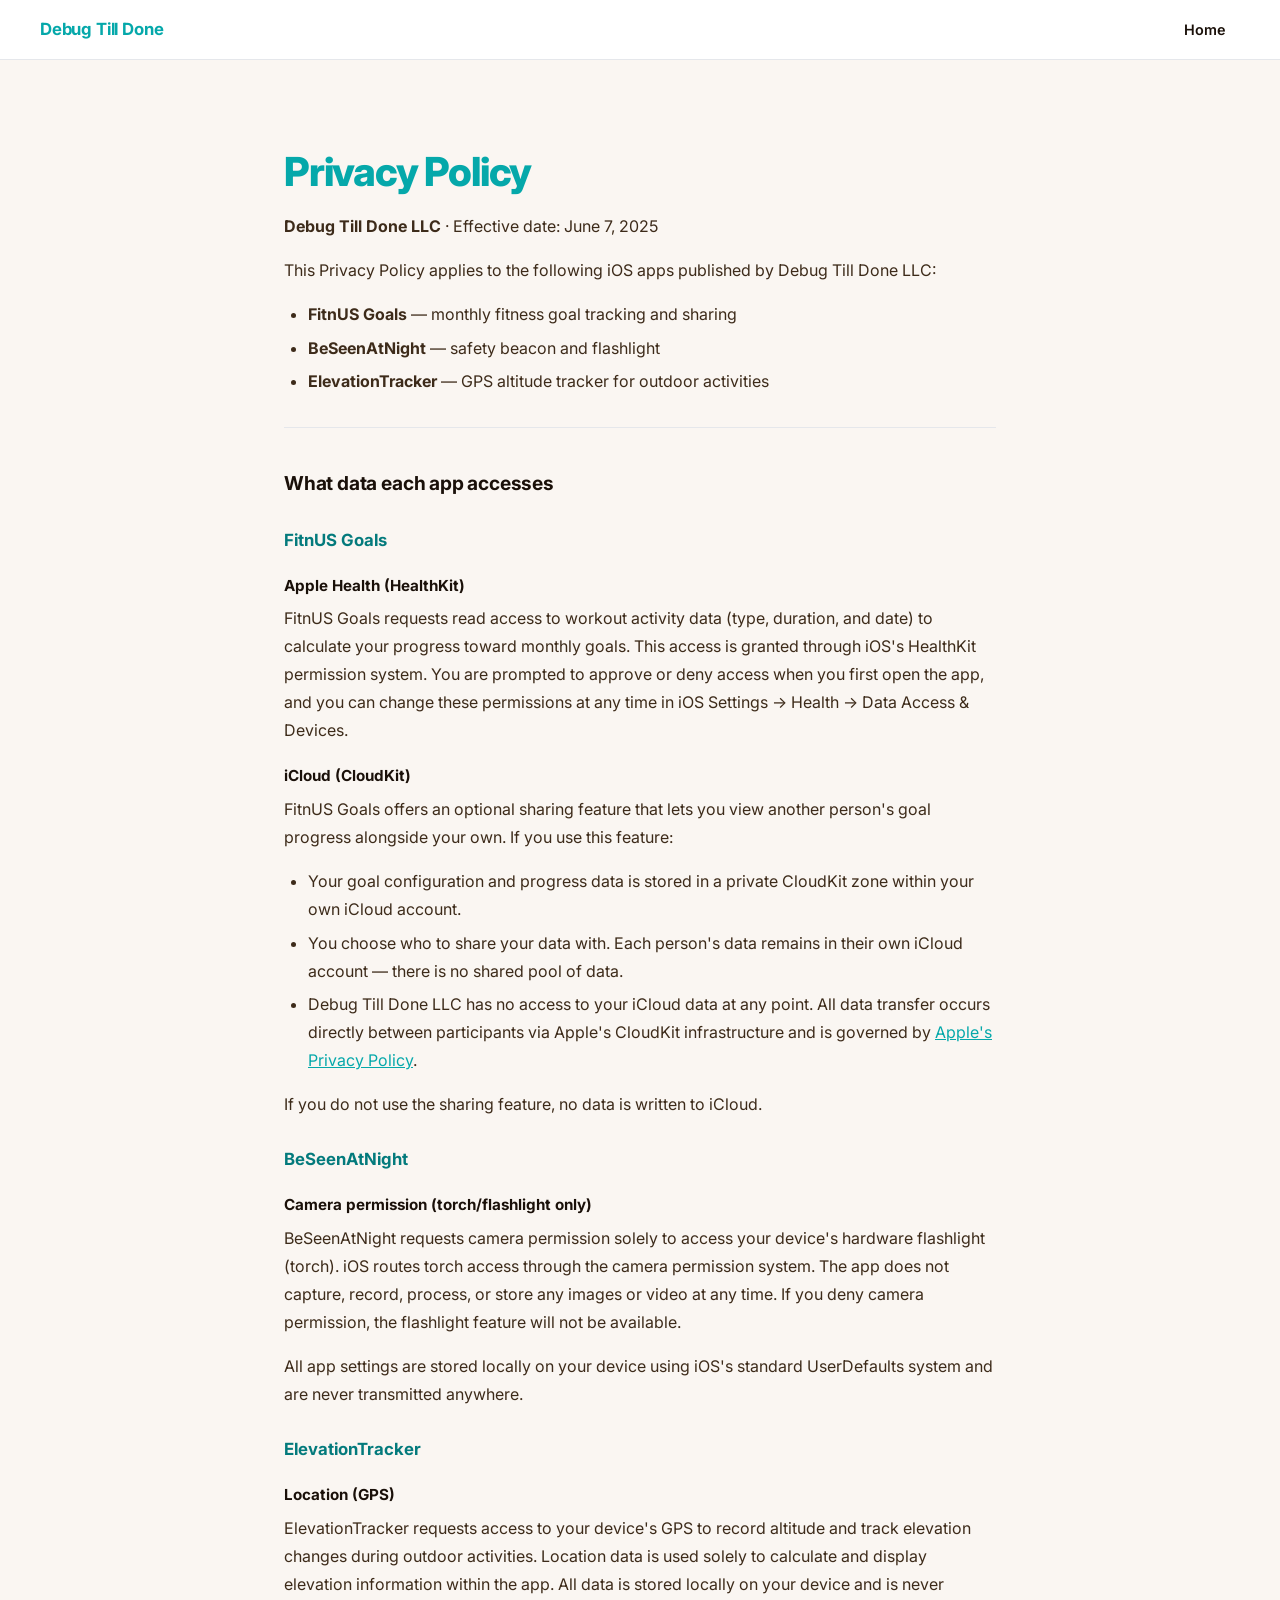
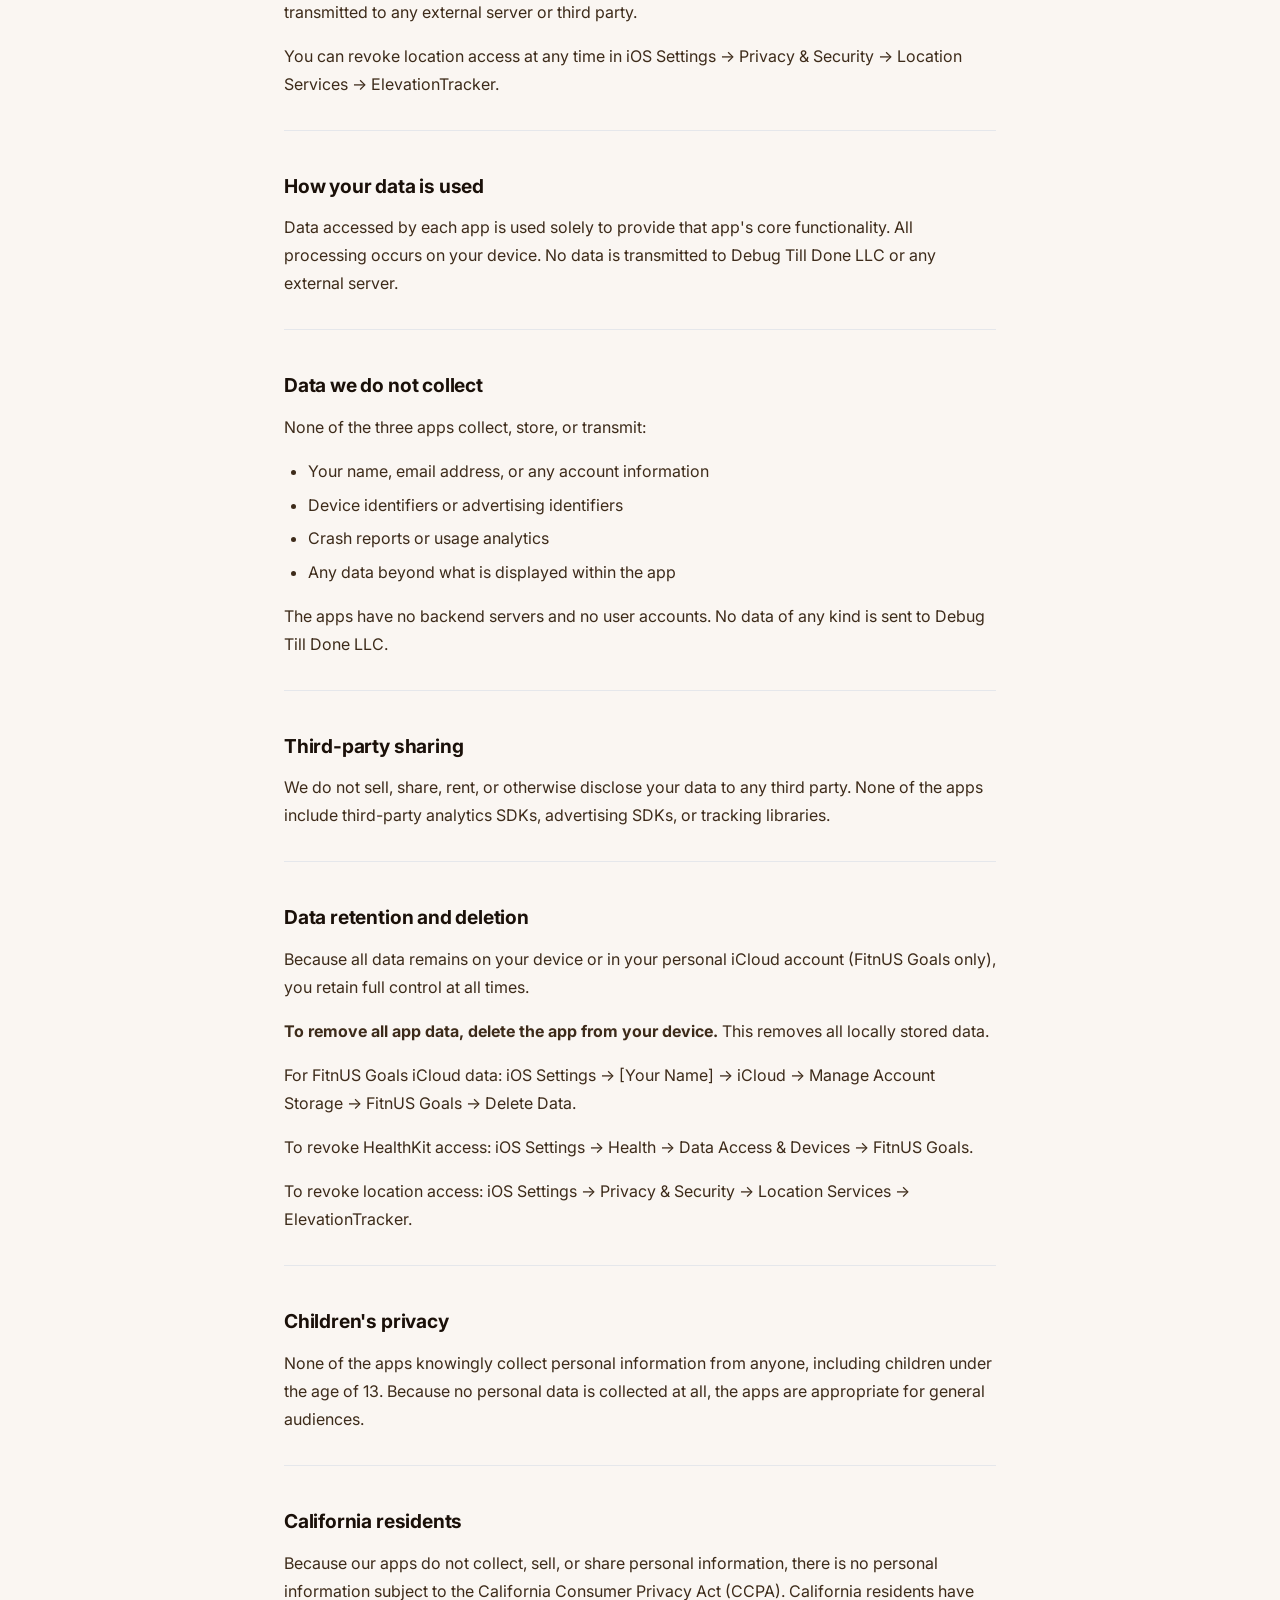
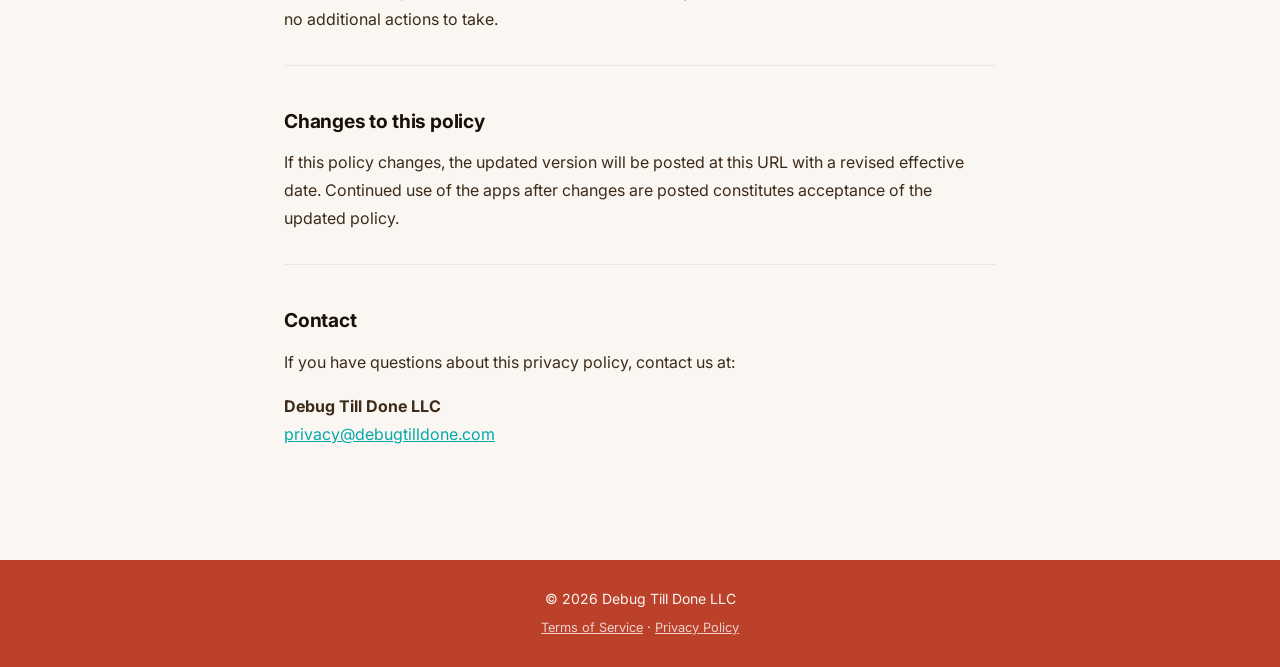
==== privacy.html @ a16d998b "Add ToS and Privacy Policy pages for iOS apps Adds tos.html and privacy.html covering FitnUS Goals, " ====
<!doctype html>
<html lang="en">
    <head>
        <meta charset="UTF-8" />
        <meta name="viewport" content="width=device-width, initial-scale=1.0" />
        <meta
            name="description"
            content="Privacy Policy for Debug Till Done LLC iOS apps: FitnUS Goals, BeSeenAtNight, and ElevationTracker." />
        <title>Privacy Policy — Debug Till Done</title>
        <link rel="preconnect" href="https://fonts.googleapis.com" />
        <link rel="preconnect" href="https://fonts.gstatic.com" crossorigin />
        <link
            href="https://fonts.googleapis.com/css2?family=Inter:wght@400;600;700;800&display=swap"
            rel="stylesheet" />
        <link rel="stylesheet" href="style.css" />
    </head>
    <body>
        <nav>
            <a class="nav-brand" href="/">Debug Till Done</a>
            <a class="nav-link" href="/">Home</a>
        </nav>

        <main class="legal-page">
            <h1>Privacy Policy</h1>
            <p class="legal-meta"><strong>Debug Till Done LLC</strong> &middot; Effective date: June 7, 2025</p>

            <p>This Privacy Policy applies to the following iOS apps published by Debug Till Done LLC:</p>
            <ul>
                <li><strong>FitnUS Goals</strong> — monthly fitness goal tracking and sharing</li>
                <li><strong>BeSeenAtNight</strong> — safety beacon and flashlight</li>
                <li><strong>ElevationTracker</strong> — GPS altitude tracker for outdoor activities</li>
            </ul>

            <hr />

            <h2>What data each app accesses</h2>

            <h3>FitnUS Goals</h3>

            <h4>Apple Health (HealthKit)</h4>
            <p>FitnUS Goals requests read access to workout activity data (type, duration, and date) to calculate your progress toward monthly goals. This access is granted through iOS's HealthKit permission system. You are prompted to approve or deny access when you first open the app, and you can change these permissions at any time in iOS Settings &rarr; Health &rarr; Data Access &amp; Devices.</p>

            <h4>iCloud (CloudKit)</h4>
            <p>FitnUS Goals offers an optional sharing feature that lets you view another person's goal progress alongside your own. If you use this feature:</p>
            <ul>
                <li>Your goal configuration and progress data is stored in a private CloudKit zone within your own iCloud account.</li>
                <li>You choose who to share your data with. Each person's data remains in their own iCloud account — there is no shared pool of data.</li>
                <li>Debug Till Done LLC has no access to your iCloud data at any point. All data transfer occurs directly between participants via Apple's CloudKit infrastructure and is governed by <a href="https://www.apple.com/legal/privacy/">Apple's Privacy Policy</a>.</li>
            </ul>
            <p>If you do not use the sharing feature, no data is written to iCloud.</p>

            <h3>BeSeenAtNight</h3>

            <h4>Camera permission (torch/flashlight only)</h4>
            <p>BeSeenAtNight requests camera permission solely to access your device's hardware flashlight (torch). iOS routes torch access through the camera permission system. The app does not capture, record, process, or store any images or video at any time. If you deny camera permission, the flashlight feature will not be available.</p>
            <p>All app settings are stored locally on your device using iOS's standard UserDefaults system and are never transmitted anywhere.</p>

            <h3>ElevationTracker</h3>

            <h4>Location (GPS)</h4>
            <p>ElevationTracker requests access to your device's GPS to record altitude and track elevation changes during outdoor activities. Location data is used solely to calculate and display elevation information within the app. All data is stored locally on your device and is never transmitted to any external server or third party.</p>
            <p>You can revoke location access at any time in iOS Settings &rarr; Privacy &amp; Security &rarr; Location Services &rarr; ElevationTracker.</p>

            <hr />

            <h2>How your data is used</h2>
            <p>Data accessed by each app is used solely to provide that app's core functionality. All processing occurs on your device. No data is transmitted to Debug Till Done LLC or any external server.</p>

            <hr />

            <h2>Data we do not collect</h2>
            <p>None of the three apps collect, store, or transmit:</p>
            <ul>
                <li>Your name, email address, or any account information</li>
                <li>Device identifiers or advertising identifiers</li>
                <li>Crash reports or usage analytics</li>
                <li>Any data beyond what is displayed within the app</li>
            </ul>
            <p>The apps have no backend servers and no user accounts. No data of any kind is sent to Debug Till Done LLC.</p>

            <hr />

            <h2>Third-party sharing</h2>
            <p>We do not sell, share, rent, or otherwise disclose your data to any third party. None of the apps include third-party analytics SDKs, advertising SDKs, or tracking libraries.</p>

            <hr />

            <h2>Data retention and deletion</h2>
            <p>Because all data remains on your device or in your personal iCloud account (FitnUS Goals only), you retain full control at all times.</p>
            <p><strong>To remove all app data, delete the app from your device.</strong> This removes all locally stored data.</p>
            <p>For FitnUS Goals iCloud data: iOS Settings &rarr; [Your Name] &rarr; iCloud &rarr; Manage Account Storage &rarr; FitnUS Goals &rarr; Delete Data.</p>
            <p>To revoke HealthKit access: iOS Settings &rarr; Health &rarr; Data Access &amp; Devices &rarr; FitnUS Goals.</p>
            <p>To revoke location access: iOS Settings &rarr; Privacy &amp; Security &rarr; Location Services &rarr; ElevationTracker.</p>

            <hr />

            <h2>Children's privacy</h2>
            <p>None of the apps knowingly collect personal information from anyone, including children under the age of 13. Because no personal data is collected at all, the apps are appropriate for general audiences.</p>

            <hr />

            <h2>California residents</h2>
            <p>Because our apps do not collect, sell, or share personal information, there is no personal information subject to the California Consumer Privacy Act (CCPA). California residents have no additional actions to take.</p>

            <hr />

            <h2>Changes to this policy</h2>
            <p>If this policy changes, the updated version will be posted at this URL with a revised effective date. Continued use of the apps after changes are posted constitutes acceptance of the updated policy.</p>

            <hr />

            <h2>Contact</h2>
            <p>If you have questions about this privacy policy, contact us at:</p>
            <p><strong>Debug Till Done LLC</strong><br /><a href="mailto:privacy@debugtilldone.com">privacy@debugtilldone.com</a></p>
        </main>

        <footer>
            <p>&copy; 2026 Debug Till Done LLC</p>
            <p class="footer-legal"><a href="/tos.html">Terms of Service</a> &middot; <a href="/privacy.html">Privacy Policy</a></p>
        </footer>
    </body>
</html>
---- style.css ----
:root {
  --accent: #05A8AA;
  --accent-dark: #037A7C;
  --accent-light: #B8D5B8;
  --cta: #DC602E;
  --cta-dark: #BC412B;
  --bg: #FAF6F2;
  --bg-warm: #F2E9E1;
  --text: #1A1009;
  --muted: #7A6A5A;
  --footer-bg: #BC412B;
  --footer-text: #FAF6F2;
}

*, *::before, *::after {
  box-sizing: border-box;
  margin: 0;
  padding: 0;
}

html {
  scroll-behavior: smooth;
}

body {
  font-family: 'Inter', system-ui, -apple-system, sans-serif;
  font-size: 1rem;
  line-height: 1.6;
  color: var(--text);
  background: var(--bg);
}

/* ── Navigation ── */

nav {
  position: sticky;
  top: 0;
  z-index: 10;
  background: #fff;
  border-bottom: 1px solid #E5E7EB;
  padding: 0 1.25rem;
  height: 60px;
  display: flex;
  align-items: center;
  justify-content: space-between;
}

.nav-brand {
  font-weight: 700;
  font-size: 1.05rem;
  color: var(--accent);
  text-decoration: none;
  letter-spacing: -0.01em;
}

.nav-link {
  font-weight: 600;
  font-size: 0.9rem;
  color: var(--text);
  text-decoration: none;
  padding: 0.4rem 0.9rem;
  border-radius: 6px;
  transition: background 0.15s, color 0.15s;
}

.nav-link:hover {
  background: var(--bg);
  color: var(--accent);
}

/* ── Hero ── */

#hero {
  min-height: 100svh;
  min-height: 100vh;
  background: var(--accent);
  display: flex;
  flex-direction: column;
  align-items: center;
  justify-content: center;
  text-align: center;
  padding: 4rem 1.5rem;
}

.hero-headline {
  font-size: clamp(2.5rem, 6vw, 4.5rem);
  font-weight: 800;
  color: #fff;
  line-height: 1.1;
  letter-spacing: -0.03em;
}

.hero-tagline {
  font-size: clamp(1.1rem, 2.5vw, 1.5rem);
  font-weight: 600;
  color: var(--accent-light);
  margin-top: 1rem;
}

.hero-cta {
  display: inline-block;
  margin-top: 2.5rem;
  padding: 0.8rem 2rem;
  background: var(--cta);
  color: #fff;
  font-weight: 700;
  font-size: 1rem;
  border-radius: 9999px;
  text-decoration: none;
  transition: background 0.15s, transform 0.1s;
}

.hero-cta:hover {
  background: var(--cta-dark);
  transform: translateY(-1px);
}

/* ── About ── */

#about {
  background: var(--accent-light);
  padding: 5rem 1.5rem;
}

.section-inner {
  max-width: 760px;
  margin: 0 auto;
}

.section-label {
  font-size: 0.8rem;
  font-weight: 700;
  letter-spacing: 0.1em;
  text-transform: uppercase;
  color: var(--accent);
  margin-bottom: 0.75rem;
}

.section-heading {
  font-size: 1.75rem;
  font-weight: 700;
  letter-spacing: -0.02em;
  margin-bottom: 1.25rem;
}

.section-body {
  font-size: 1.05rem;
  line-height: 1.75;
  color: #3D2B1A;
}

/* ── Contact ── */

#contact {
  background: var(--bg-warm);
  padding: 5rem 1.5rem;
  text-align: center;
}

#contact .section-inner {
  display: flex;
  flex-direction: column;
  align-items: center;
}

.contact-note {
  font-size: 1rem;
  color: var(--muted);
  margin-top: 0.5rem;
  margin-bottom: 2rem;
}

.contact-btn {
  display: inline-block;
  padding: 0.85rem 2.25rem;
  background: var(--cta);
  color: #fff;
  font-weight: 700;
  font-size: 1rem;
  border-radius: 9999px;
  text-decoration: none;
  transition: background 0.15s, transform 0.1s;
}

.contact-btn:hover {
  background: var(--cta-dark);
  transform: translateY(-1px);
}

/* ── Footer ── */

footer {
  background: var(--footer-bg);
  color: var(--footer-text);
  text-align: center;
  padding: 1.75rem 1.5rem;
  font-size: 0.875rem;
}

/* ── Legal pages ── */

.legal-page {
  max-width: 760px;
  margin: 0 auto;
  padding: 5rem 1.5rem 6rem;
}

.legal-page h1 {
  font-size: clamp(1.75rem, 4vw, 2.5rem);
  font-weight: 800;
  letter-spacing: -0.03em;
  margin-bottom: 0.5rem;
  color: var(--accent);
}

.legal-meta {
  font-size: 0.9rem;
  color: var(--muted);
  margin-bottom: 1.75rem;
}

.legal-page h2 {
  font-size: 1.2rem;
  font-weight: 700;
  letter-spacing: -0.01em;
  margin-top: 2.5rem;
  margin-bottom: 0.75rem;
}

.legal-page h3 {
  font-size: 1.05rem;
  font-weight: 700;
  margin-top: 1.75rem;
  margin-bottom: 0.5rem;
  color: var(--accent-dark);
}

.legal-page h4 {
  font-size: 0.95rem;
  font-weight: 700;
  margin-top: 1.25rem;
  margin-bottom: 0.4rem;
}

.legal-page p,
.legal-page li {
  font-size: 1rem;
  line-height: 1.75;
  color: #3D2B1A;
}

.legal-page p {
  margin-bottom: 1rem;
}

.legal-page ul {
  margin: 0.5rem 0 1rem 1.5rem;
}

.legal-page li {
  margin-bottom: 0.35rem;
}

.legal-page a {
  color: var(--accent);
  text-decoration: underline;
}

.legal-page a:hover {
  color: var(--accent-dark);
}

.legal-page hr {
  border: none;
  border-top: 1px solid #E5E7EB;
  margin: 2rem 0;
}

/* ── Footer links ── */

.footer-legal {
  margin-top: 0.5rem;
  font-size: 0.8rem;
}

footer a {
  color: var(--footer-text);
  opacity: 0.8;
  text-decoration: underline;
}

footer a:hover {
  opacity: 1;
}

/* ── Breakpoints ── */

@media (min-width: 768px) {
  nav {
    padding: 0 2rem;
  }

  #about,
  #contact {
    padding: 6rem 2rem;
  }
}

@media (min-width: 1024px) {
  nav {
    max-width: 1100px;
    margin: 0 auto;
    /* re-expand to full width inside sticky container */
  }

  nav {
    padding: 0 2.5rem;
    max-width: none;
  }
}
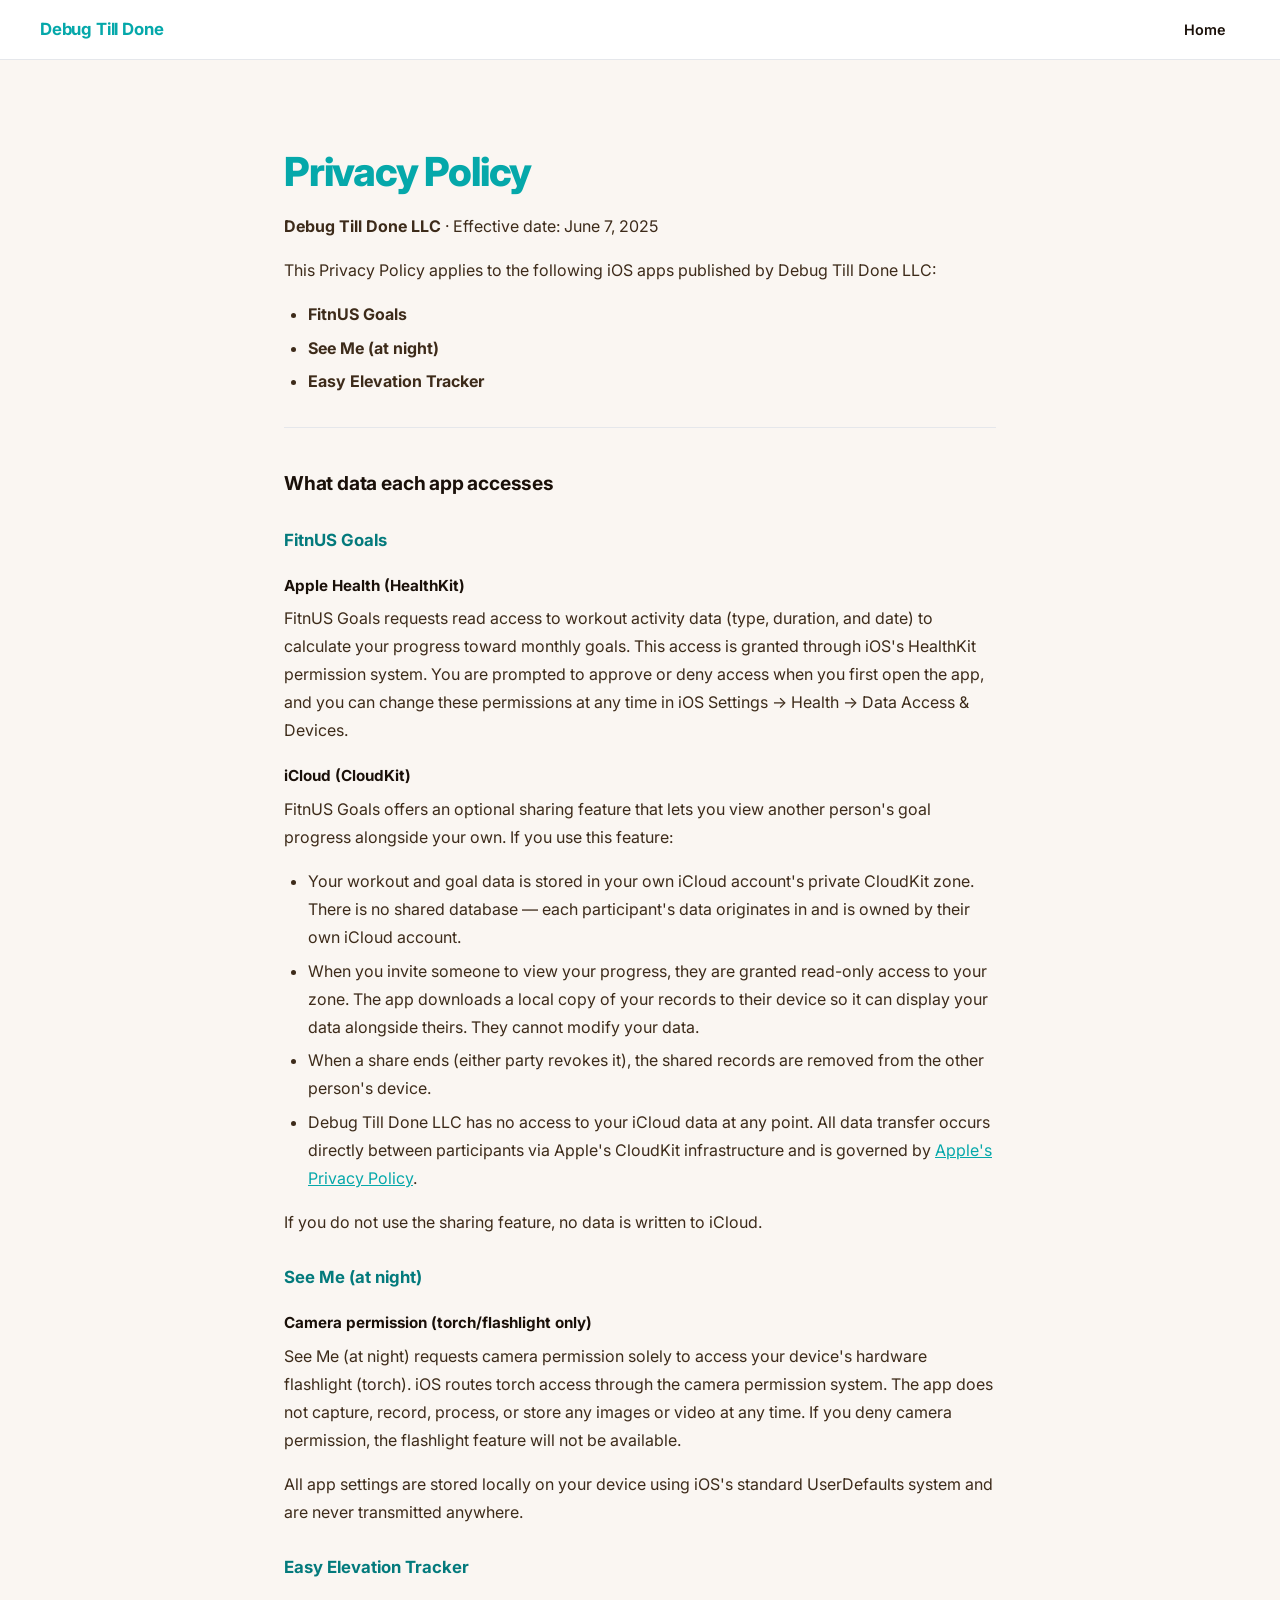
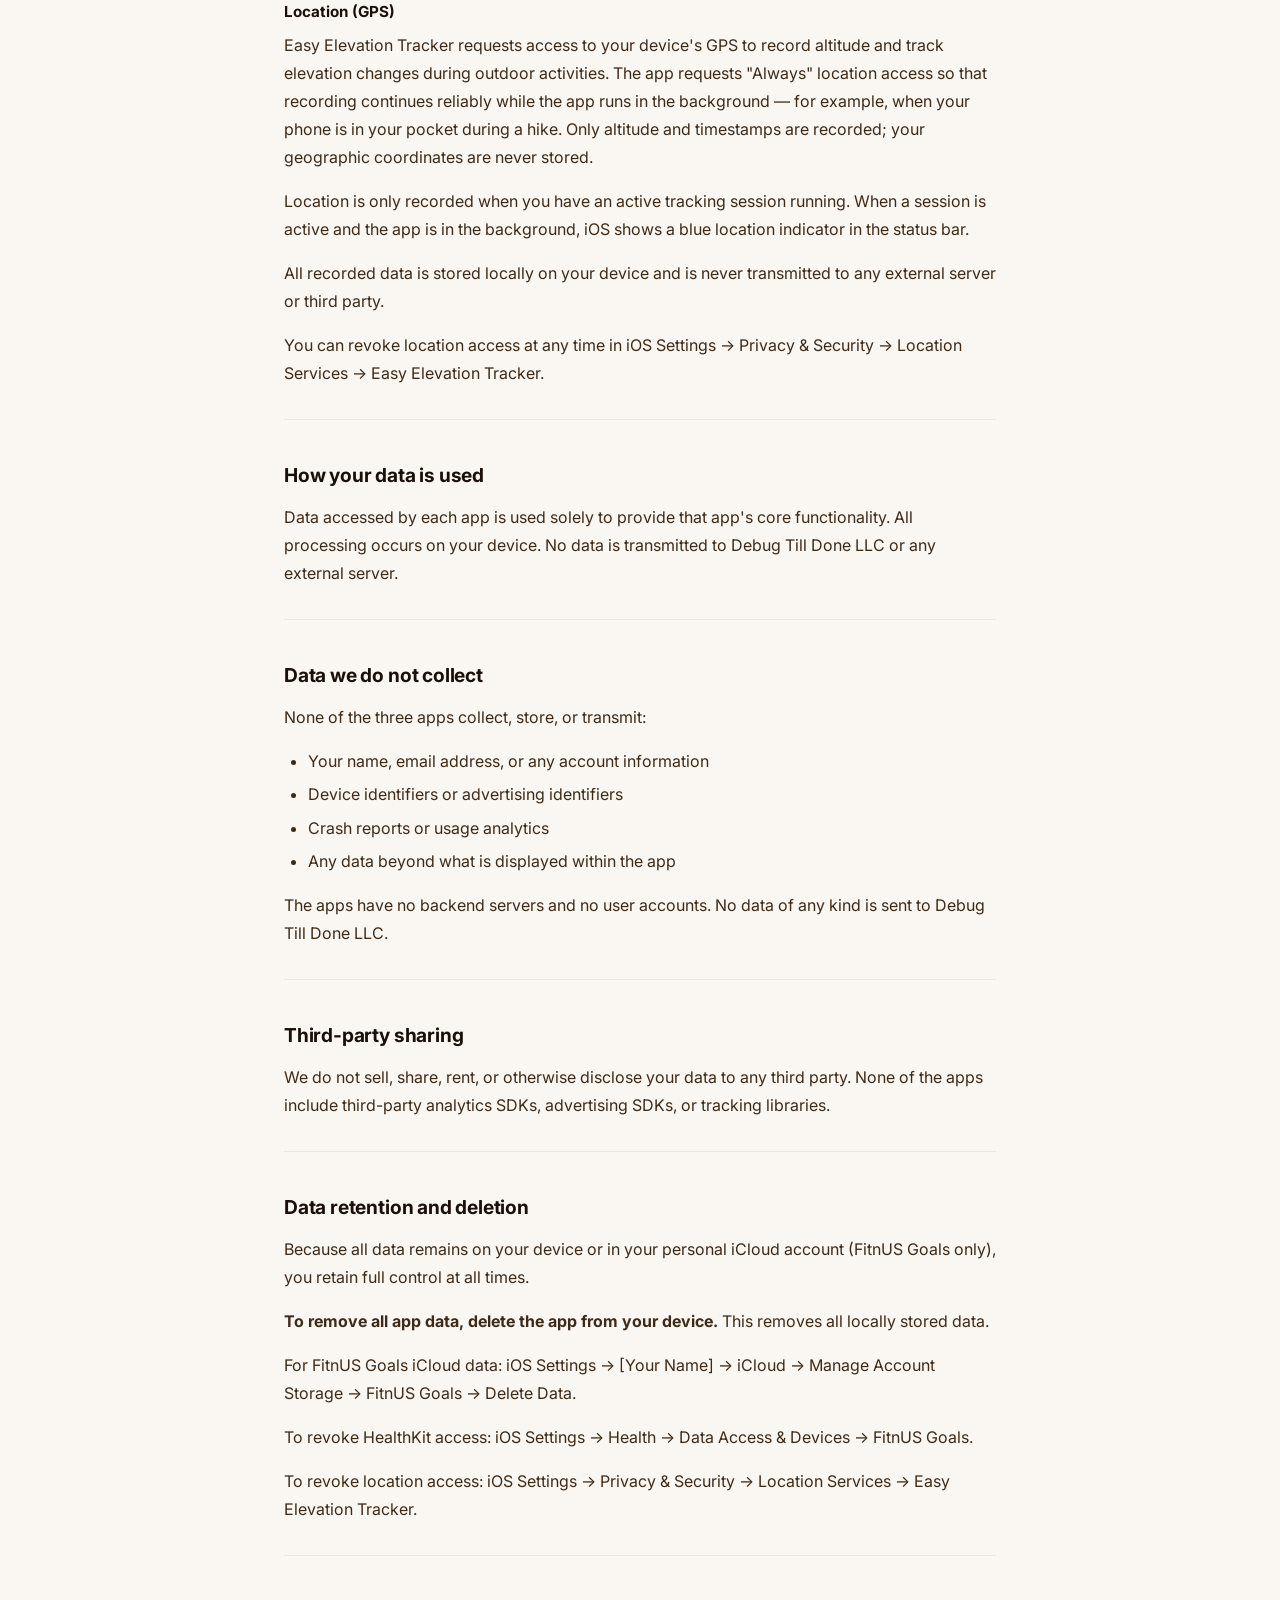
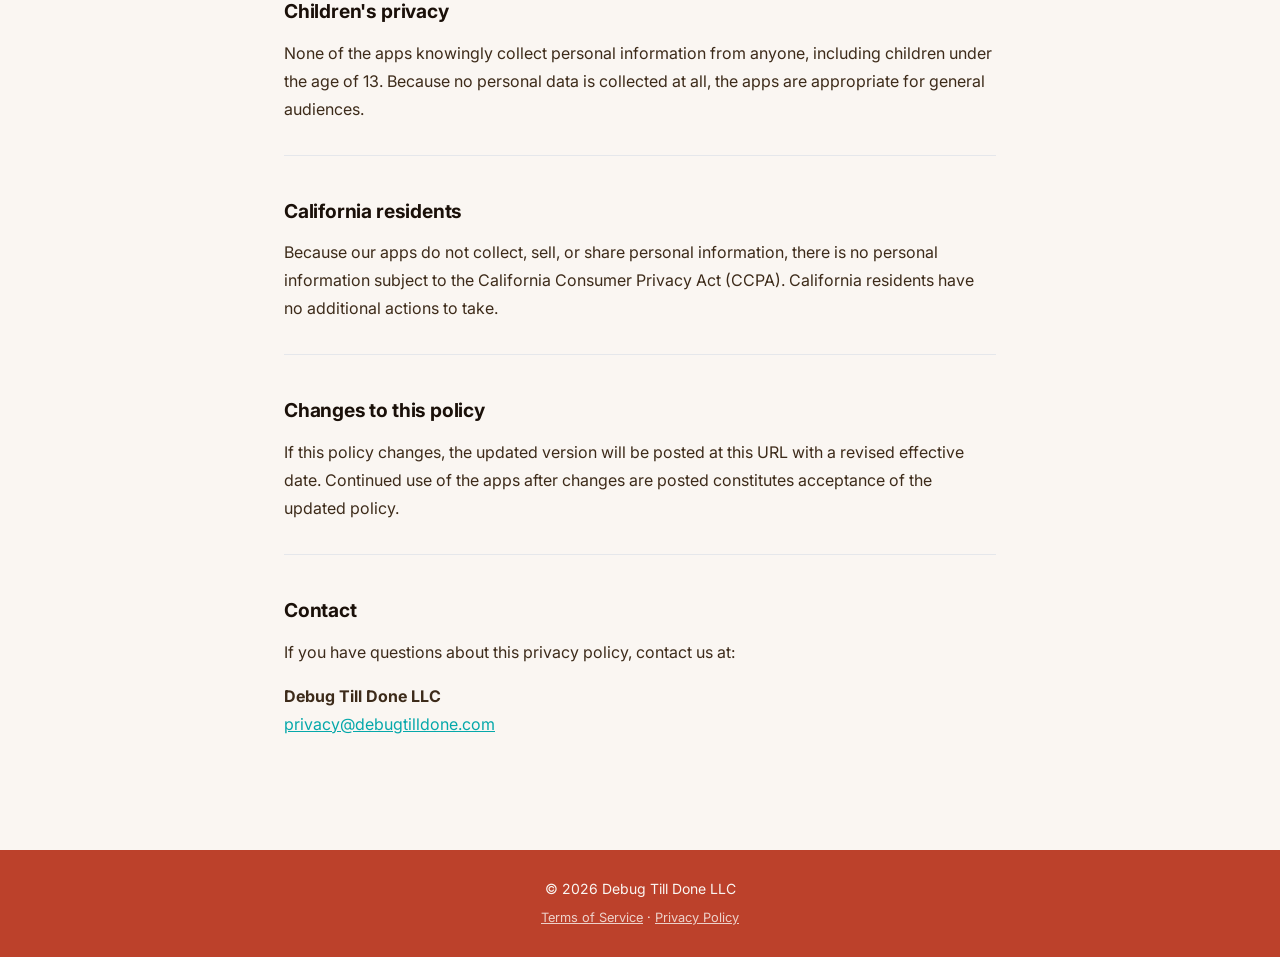
==== commit b40e9800: "Update privacy policy and terms of service - Correct app display names throughout (BeSeenAtNight → S" ====
--- a/privacy.html
+++ b/privacy.html
@@ -5,7 +5,7 @@
         <meta name="viewport" content="width=device-width, initial-scale=1.0" />
         <meta
             name="description"
-            content="Privacy Policy for Debug Till Done LLC iOS apps: FitnUS Goals, BeSeenAtNight, and ElevationTracker." />
+            content="Privacy Policy for Debug Till Done LLC iOS apps: FitnUS Goals, See Me (at night), and Easy Elevation Tracker." />
         <title>Privacy Policy — Debug Till Done</title>
         <link rel="preconnect" href="https://fonts.googleapis.com" />
         <link rel="preconnect" href="https://fonts.gstatic.com" crossorigin />
@@ -26,9 +26,9 @@
 
             <p>This Privacy Policy applies to the following iOS apps published by Debug Till Done LLC:</p>
             <ul>
-                <li><strong>FitnUS Goals</strong> — monthly fitness goal tracking and sharing</li>
-                <li><strong>BeSeenAtNight</strong> — safety beacon and flashlight</li>
-                <li><strong>ElevationTracker</strong> — GPS altitude tracker for outdoor activities</li>
+                <li><strong>FitnUS Goals</strong></li>
+                <li><strong>See Me (at night)</strong></li>
+                <li><strong>Easy Elevation Tracker</strong></li>
             </ul>
 
             <hr />
@@ -43,23 +43,26 @@
             <h4>iCloud (CloudKit)</h4>
             <p>FitnUS Goals offers an optional sharing feature that lets you view another person's goal progress alongside your own. If you use this feature:</p>
             <ul>
-                <li>Your goal configuration and progress data is stored in a private CloudKit zone within your own iCloud account.</li>
-                <li>You choose who to share your data with. Each person's data remains in their own iCloud account — there is no shared pool of data.</li>
+                <li>Your workout and goal data is stored in your own iCloud account's private CloudKit zone. There is no shared database — each participant's data originates in and is owned by their own iCloud account.</li>
+                <li>When you invite someone to view your progress, they are granted read-only access to your zone. The app downloads a local copy of your records to their device so it can display your data alongside theirs. They cannot modify your data.</li>
+                <li>When a share ends (either party revokes it), the shared records are removed from the other person's device.</li>
                 <li>Debug Till Done LLC has no access to your iCloud data at any point. All data transfer occurs directly between participants via Apple's CloudKit infrastructure and is governed by <a href="https://www.apple.com/legal/privacy/">Apple's Privacy Policy</a>.</li>
             </ul>
             <p>If you do not use the sharing feature, no data is written to iCloud.</p>
 
-            <h3>BeSeenAtNight</h3>
+            <h3>See Me (at night)</h3>
 
             <h4>Camera permission (torch/flashlight only)</h4>
-            <p>BeSeenAtNight requests camera permission solely to access your device's hardware flashlight (torch). iOS routes torch access through the camera permission system. The app does not capture, record, process, or store any images or video at any time. If you deny camera permission, the flashlight feature will not be available.</p>
+            <p>See Me (at night) requests camera permission solely to access your device's hardware flashlight (torch). iOS routes torch access through the camera permission system. The app does not capture, record, process, or store any images or video at any time. If you deny camera permission, the flashlight feature will not be available.</p>
             <p>All app settings are stored locally on your device using iOS's standard UserDefaults system and are never transmitted anywhere.</p>
 
-            <h3>ElevationTracker</h3>
+            <h3>Easy Elevation Tracker</h3>
 
             <h4>Location (GPS)</h4>
-            <p>ElevationTracker requests access to your device's GPS to record altitude and track elevation changes during outdoor activities. Location data is used solely to calculate and display elevation information within the app. All data is stored locally on your device and is never transmitted to any external server or third party.</p>
-            <p>You can revoke location access at any time in iOS Settings &rarr; Privacy &amp; Security &rarr; Location Services &rarr; ElevationTracker.</p>
+            <p>Easy Elevation Tracker requests access to your device's GPS to record altitude and track elevation changes during outdoor activities. The app requests "Always" location access so that recording continues reliably while the app runs in the background — for example, when your phone is in your pocket during a hike. Only altitude and timestamps are recorded; your geographic coordinates are never stored.</p>
+            <p>Location is only recorded when you have an active tracking session running. When a session is active and the app is in the background, iOS shows a blue location indicator in the status bar.</p>
+            <p>All recorded data is stored locally on your device and is never transmitted to any external server or third party.</p>
+            <p>You can revoke location access at any time in iOS Settings &rarr; Privacy &amp; Security &rarr; Location Services &rarr; Easy Elevation Tracker.</p>
 
             <hr />
 
@@ -90,7 +93,7 @@
             <p><strong>To remove all app data, delete the app from your device.</strong> This removes all locally stored data.</p>
             <p>For FitnUS Goals iCloud data: iOS Settings &rarr; [Your Name] &rarr; iCloud &rarr; Manage Account Storage &rarr; FitnUS Goals &rarr; Delete Data.</p>
             <p>To revoke HealthKit access: iOS Settings &rarr; Health &rarr; Data Access &amp; Devices &rarr; FitnUS Goals.</p>
-            <p>To revoke location access: iOS Settings &rarr; Privacy &amp; Security &rarr; Location Services &rarr; ElevationTracker.</p>
+            <p>To revoke location access: iOS Settings &rarr; Privacy &amp; Security &rarr; Location Services &rarr; Easy Elevation Tracker.</p>
 
             <hr />
 
